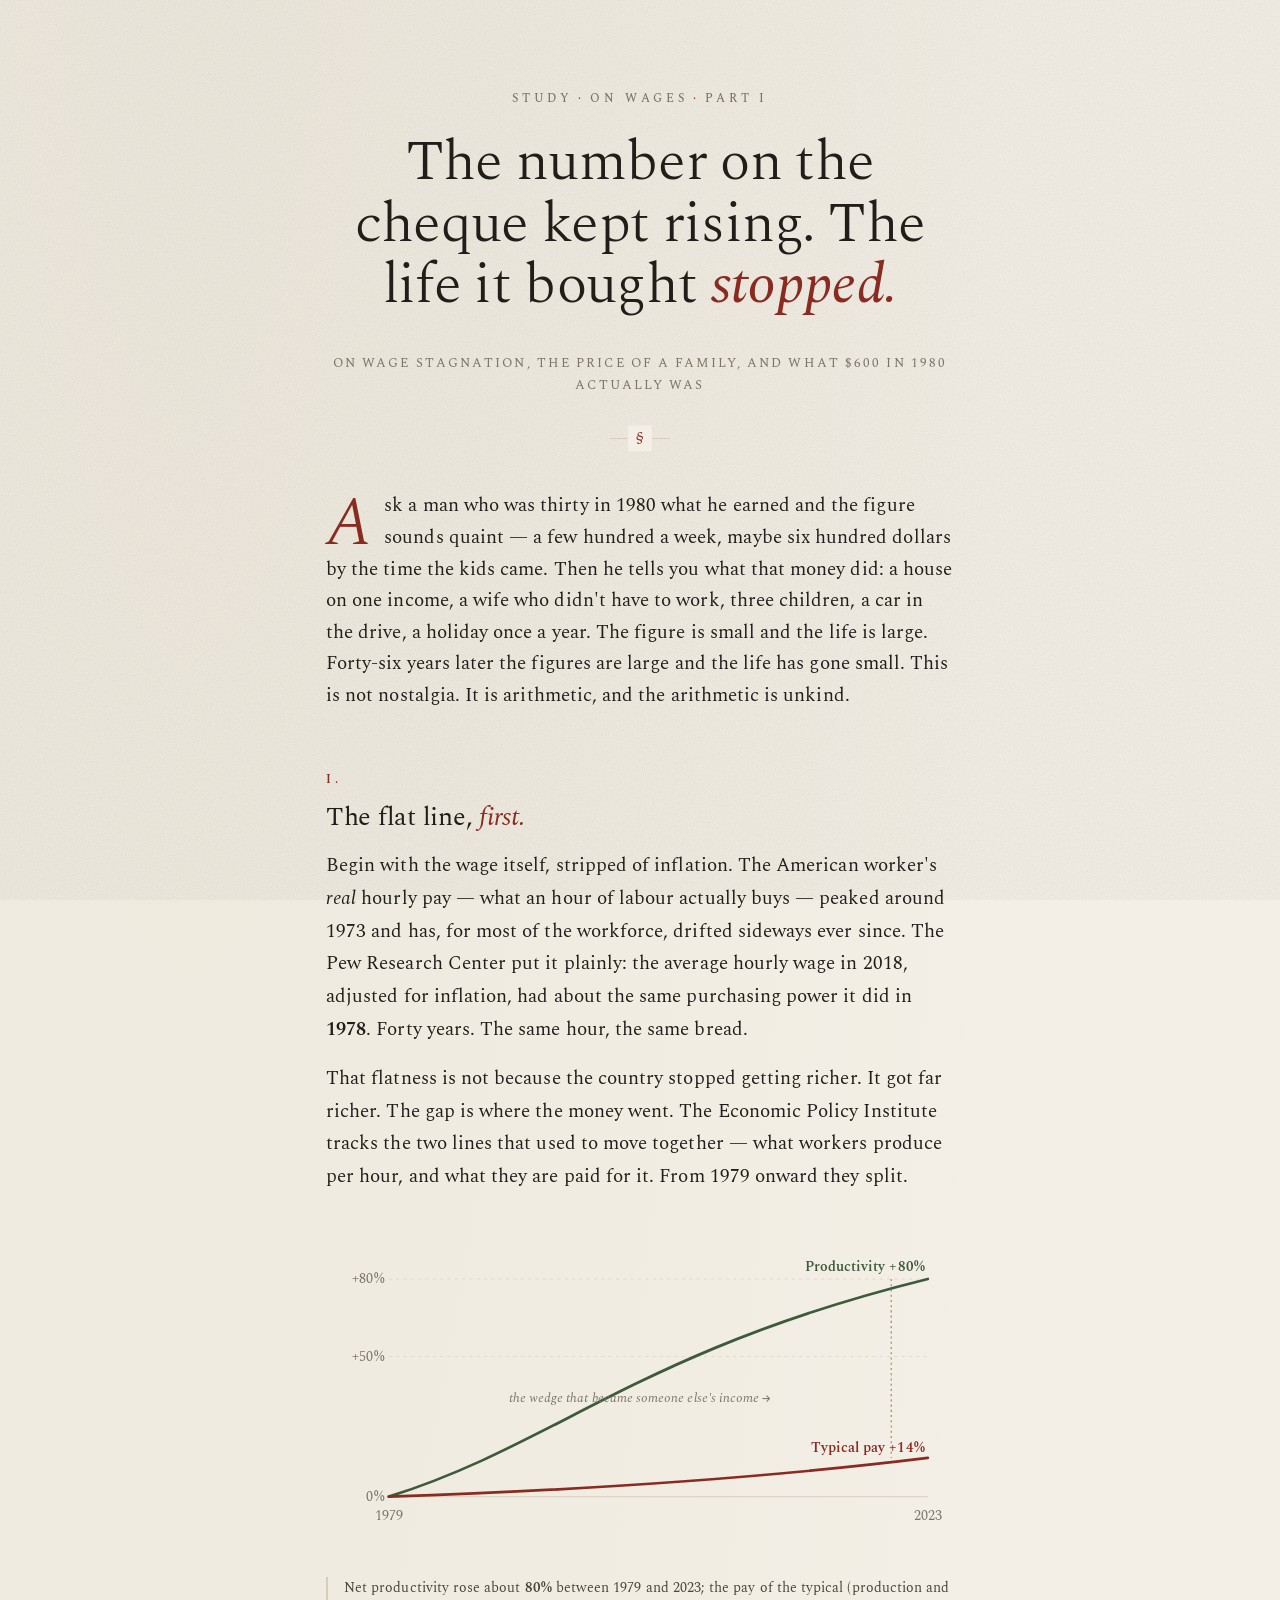
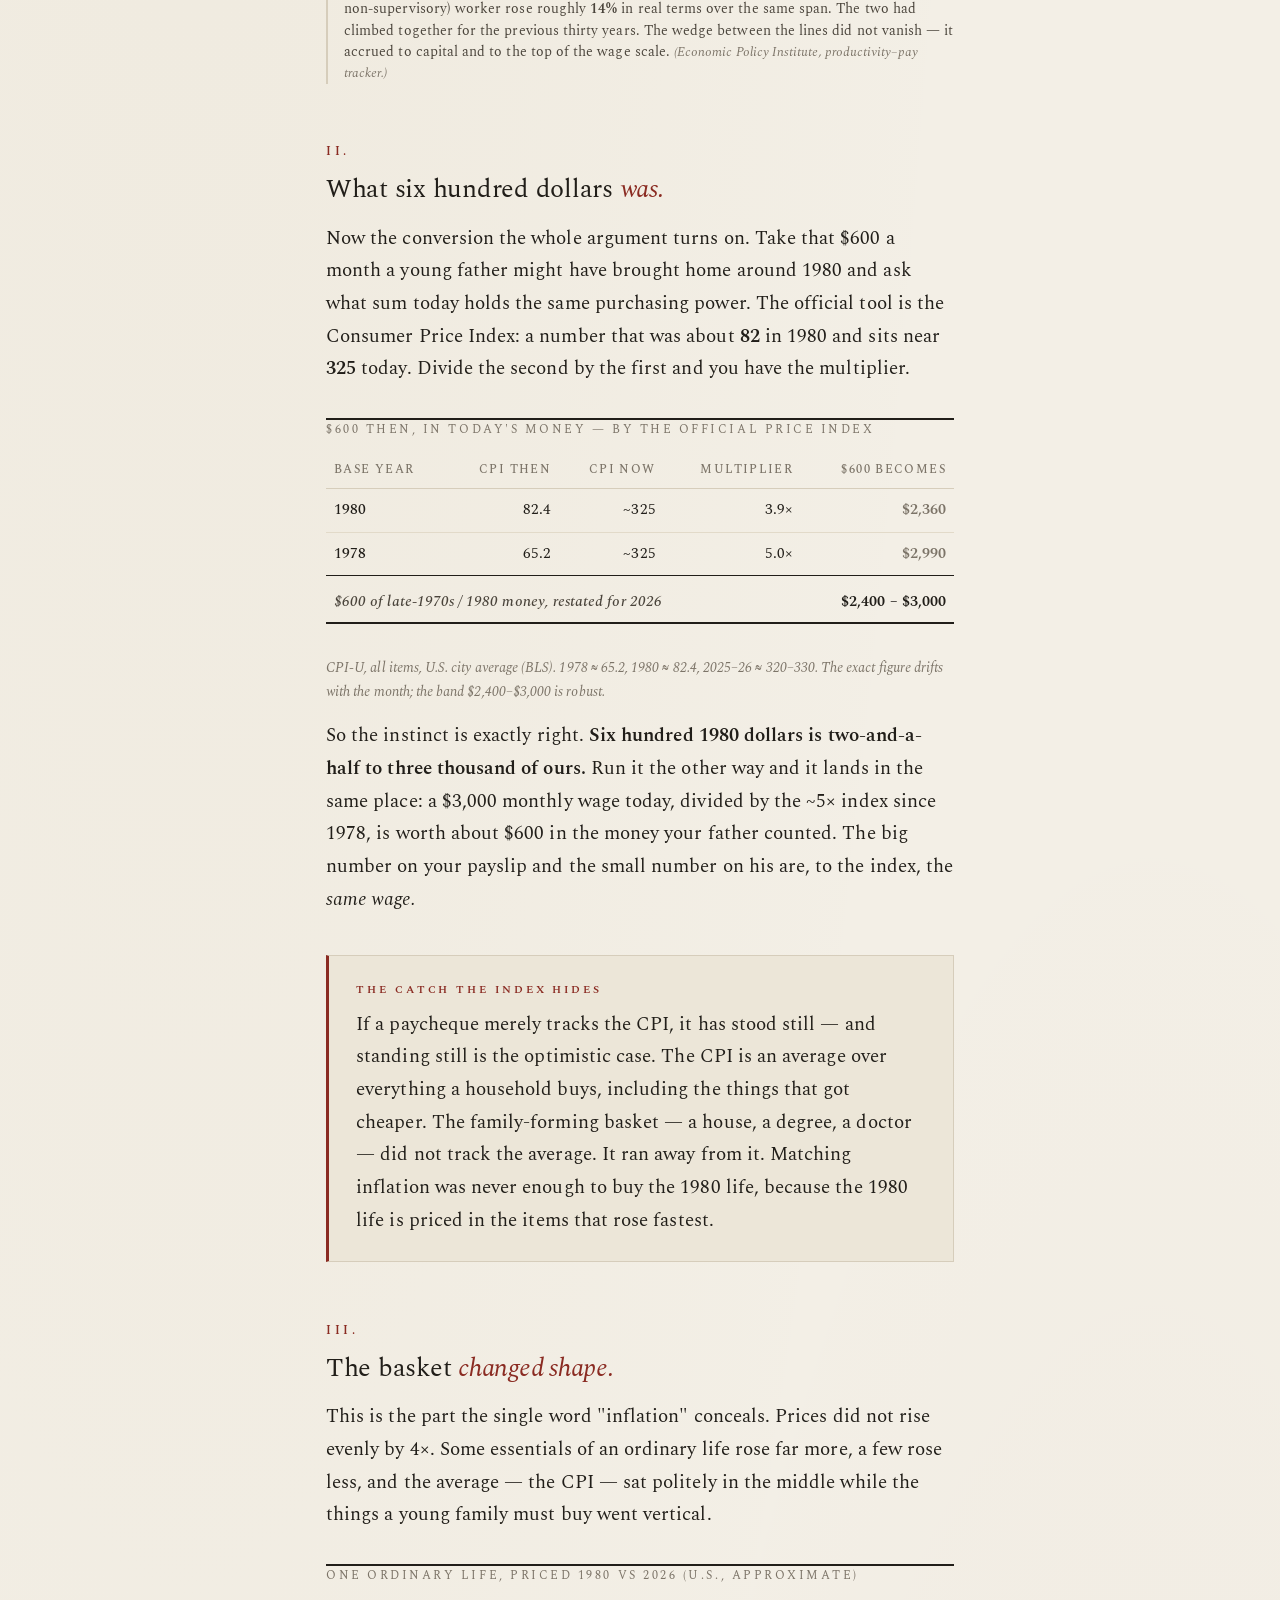
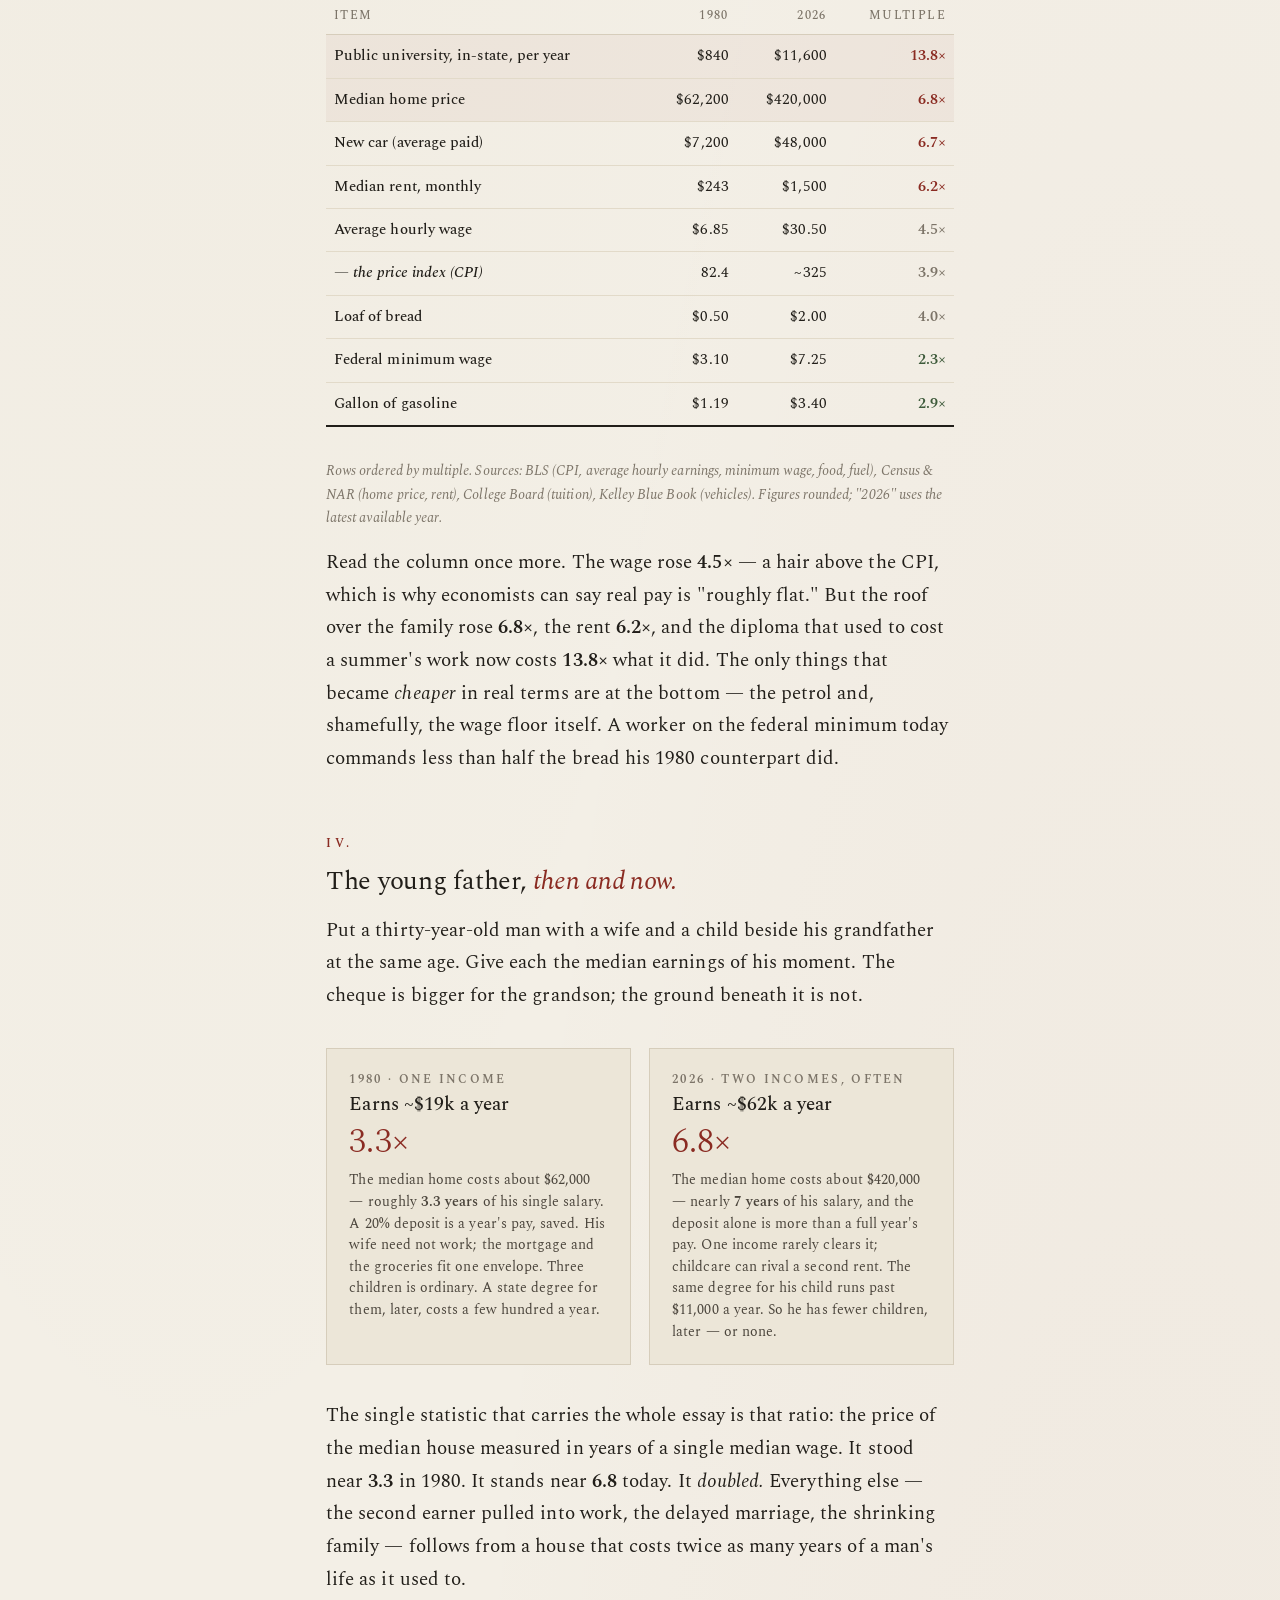
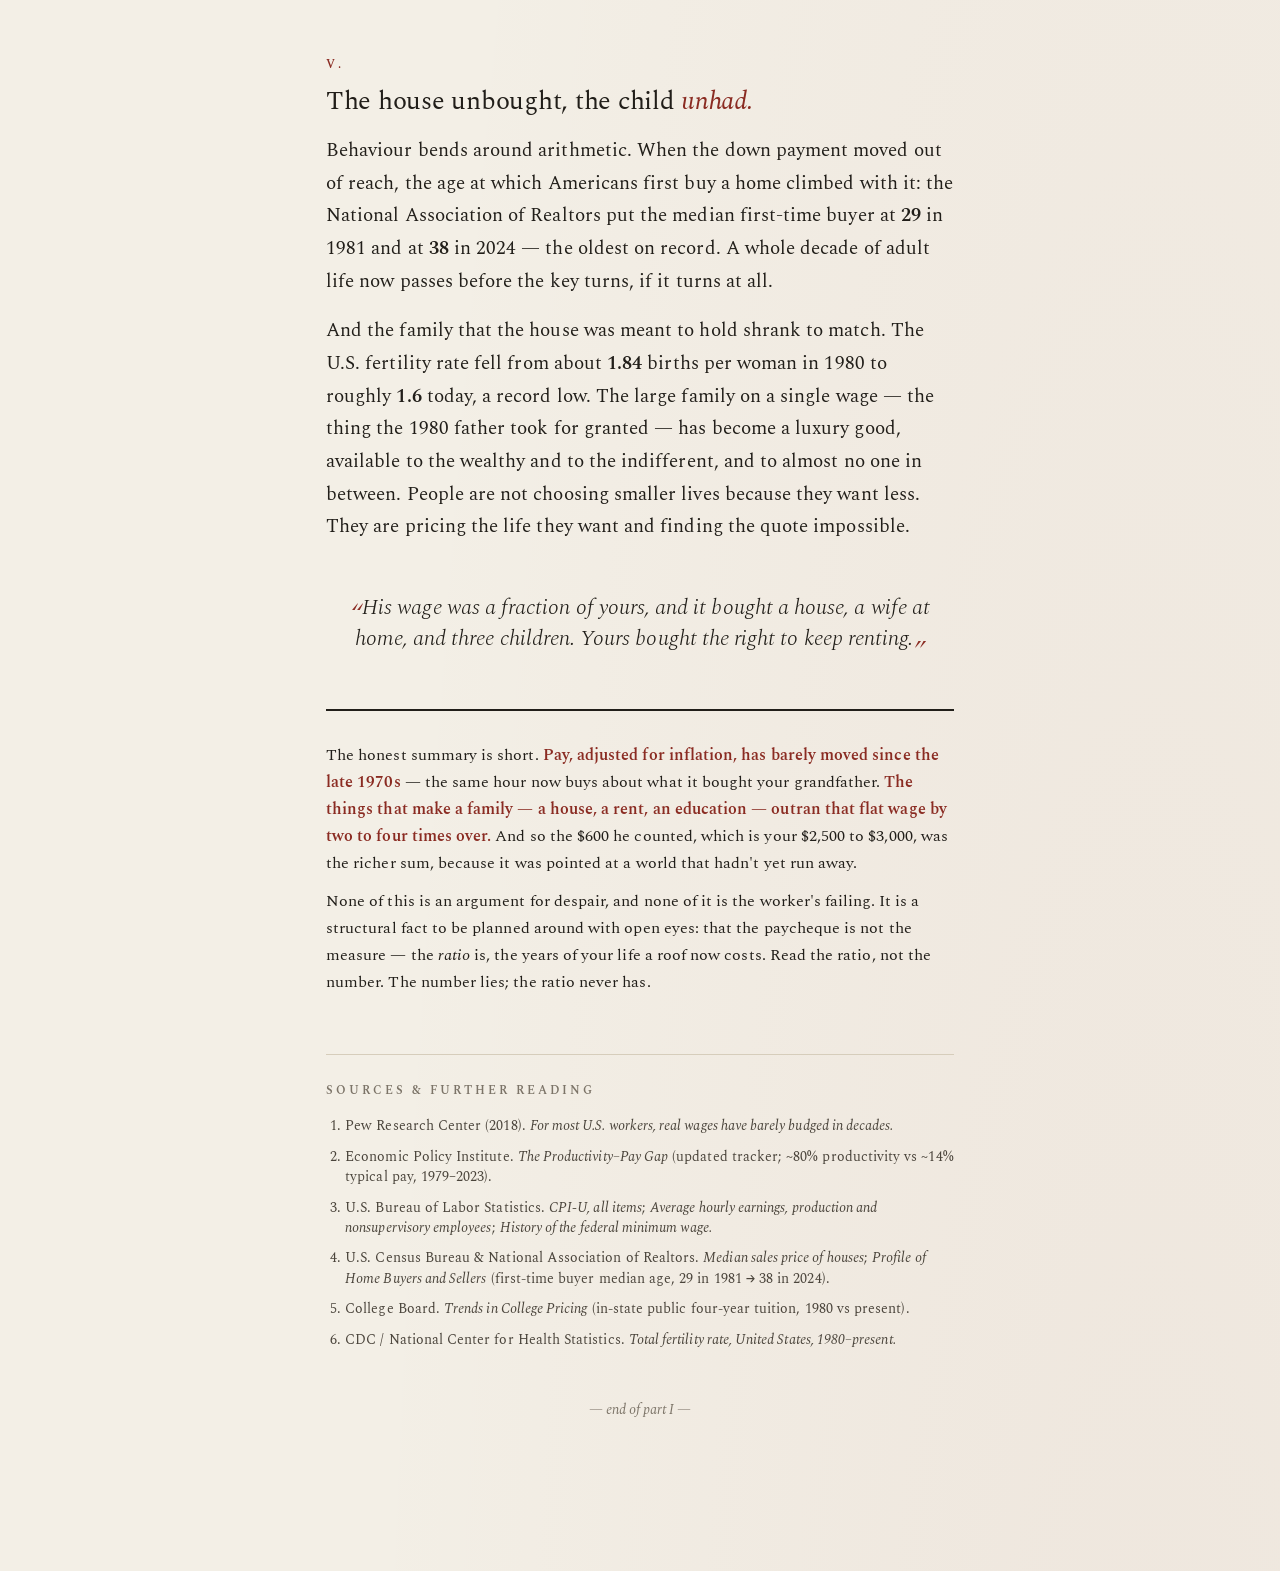
==== studies/macro/wages/six-hundred-dollars.html @ a4d919b6 "feat: add macro essay "Six Hundred Dollars" on wage stagnation A standalone Spectral/oxblood study, " ====
<!DOCTYPE html>
<html lang="en">
<head>
<meta charset="UTF-8">
<meta name="viewport" content="width=device-width,initial-scale=1">
<title>Six Hundred Dollars</title>
<link rel="preconnect" href="https://fonts.googleapis.com">
<link rel="preconnect" href="https://fonts.gstatic.com" crossorigin>
<link href="https://fonts.googleapis.com/css2?family=Spectral:ital,wght@0,300;0,400;0,500;0,600;0,700;1,300;1,400;1,500;1,600&display=swap" rel="stylesheet">
<style>
  :root{
    --paper:#f3efe6;
    --paper-2:#ece6d8;
    --ink:#211e19;
    --ink-soft:#4a443b;
    --ink-faint:#7c7468;
    --rule:#d6cdbb;
    --rule-soft:#e2dac9;
    --accent:#8a2b22;       /* oxblood — the colour of the loss */
    --accent-soft:#b5453a;
    --gain:#3d5a3a;         /* muted laurel green — the recovery */
    --gold:#9c7c3a;
    --maxw:680px;
  }
  *{box-sizing:border-box}
  html{-webkit-text-size-adjust:100%}
  body{
    margin:0;
    background:
      radial-gradient(ellipse at 15% -10%, rgba(156,124,58,0.06), transparent 55%),
      radial-gradient(ellipse at 90% 120%, rgba(138,43,34,0.05), transparent 50%),
      var(--paper);
    color:var(--ink);
    font-family:'Spectral',Georgia,serif;
    font-weight:400;
    font-size:19px;
    line-height:1.72;
    letter-spacing:0.003em;
    text-rendering:optimizeLegibility;
    -webkit-font-smoothing:antialiased;
  }
  /* faint paper grain */
  body::before{
    content:"";position:fixed;inset:0;pointer-events:none;z-index:0;opacity:0.4;
    background-image:url("data:image/svg+xml,%3Csvg xmlns='http://www.w3.org/2000/svg' width='120' height='120'%3E%3Cfilter id='n'%3E%3CfeTurbulence type='fractalNoise' baseFrequency='0.85' numOctaves='2' stitchTiles='stitch'/%3E%3CfeColorMatrix type='saturate' values='0'/%3E%3C/filter%3E%3Crect width='120' height='120' filter='url(%23n)' opacity='0.5'/%3E%3C/svg%3E");
    mix-blend-mode:multiply;
  }
  .wrap{position:relative;z-index:1;max-width:var(--maxw);margin:0 auto;padding:0 26px 8rem}

  /* ── masthead ── */
  header.top{padding:5.5rem 0 0;text-align:center}
  .kicker{
    font-size:0.74rem;letter-spacing:0.32em;text-transform:uppercase;
    color:var(--ink-faint);font-weight:500;
  }
  .kicker .dot{color:var(--accent);padding:0 0.45em}
  h1{
    font-weight:300;font-size:clamp(2.3rem,7vw,3.55rem);line-height:1.08;
    letter-spacing:-0.012em;margin:1.5rem 0 0;
  }
  h1 em{font-style:italic;color:var(--accent);font-weight:400}
  .byline{
    margin-top:2.2rem;font-size:0.82rem;letter-spacing:0.16em;text-transform:uppercase;
    color:var(--ink-faint);
  }
  .rule-orn{
    width:60px;height:1px;background:var(--rule);margin:2.6rem auto 0;position:relative;
  }
  .rule-orn::after{
    content:"§";position:absolute;left:50%;top:50%;transform:translate(-50%,-52%);
    background:var(--paper);padding:0 0.5rem;color:var(--accent);font-size:0.95rem;
  }

  /* ── lede ── */
  .lede{margin-top:3.2rem;font-size:1.16rem;line-height:1.7}
  .lede::first-letter{
    float:left;font-size:4.4rem;line-height:0.78;font-weight:300;
    padding:0.32rem 0.7rem 0 0;color:var(--accent);font-style:italic;
  }

  /* ── sections ── */
  section{margin-top:3.6rem}
  .num{
    font-size:0.78rem;letter-spacing:0.3em;color:var(--accent);font-weight:600;
    display:block;margin-bottom:0.7rem;
  }
  h2{
    font-weight:400;font-size:1.62rem;line-height:1.2;letter-spacing:-0.01em;
    margin:0 0 1.1rem;
  }
  h2 em{font-style:italic;color:var(--accent)}
  p{margin:0 0 1.25rem}
  p+p{margin-top:-0.2rem}
  strong{font-weight:600}
  em{font-style:italic}
  a{color:var(--accent);text-decoration:none;border-bottom:1px solid var(--rule)}
  a:hover{border-color:var(--accent)}
  .src{color:var(--ink-faint);font-style:italic;font-size:0.94em}

  /* ── data table ── */
  .ledger{
    margin:2rem 0;border-top:2px solid var(--ink);border-bottom:2px solid var(--ink);
    font-variant-numeric:tabular-nums;
  }
  .ledger table{width:100%;border-collapse:collapse;font-size:0.96rem}
  .ledger caption{
    caption-side:top;text-align:left;font-size:0.72rem;letter-spacing:0.22em;
    text-transform:uppercase;color:var(--ink-faint);padding:0 0 0.7rem;
  }
  .ledger th{
    text-align:right;font-weight:500;font-size:0.72rem;letter-spacing:0.12em;
    text-transform:uppercase;color:var(--ink-faint);padding:0.55rem 0.5rem;
    border-bottom:1px solid var(--rule);
  }
  .ledger th:first-child{text-align:left}
  .ledger td{padding:0.5rem 0.5rem;text-align:right;border-bottom:1px solid var(--rule-soft)}
  .ledger td:first-child{text-align:left;font-weight:500}
  .ledger tr:last-child td{border-bottom:none}
  .ledger .loss{color:var(--accent);font-weight:600}
  .ledger .gain{color:var(--gain);font-weight:600}
  .ledger .flat{color:var(--ink-faint);font-weight:600}
  .ledger tr.heavy td{background:rgba(138,43,34,0.045)}
  .ledger tfoot td{
    border-top:1.5px solid var(--ink);border-bottom:none;
    padding-top:0.6rem;font-size:0.92rem;
  }
  .ledger tfoot tr:first-child td{padding-top:0.8rem}
  .ledger tfoot .flbl{text-align:left;font-weight:500;color:var(--ink-soft);font-style:italic}
  .ledger tfoot .fval{font-weight:600;font-variant-numeric:tabular-nums}
  .tnote{font-size:0.86rem;color:var(--ink-faint);margin-top:0.7rem;font-style:italic}

  /* ── figure / svg ── */
  figure{margin:2.6rem 0;text-align:center}
  figure svg{max-width:100%;height:auto}
  figcaption{
    font-size:0.86rem;color:var(--ink-soft);line-height:1.55;margin-top:1rem;
    text-align:left;border-left:2px solid var(--rule);padding-left:1rem;
  }

  /* ── callout ── */
  .callout{
    margin:2.4rem 0;padding:1.5rem 1.7rem;background:var(--paper-2);
    border:1px solid var(--rule);border-left:3px solid var(--accent);
  }
  .callout .lbl{
    font-size:0.7rem;letter-spacing:0.26em;text-transform:uppercase;
    color:var(--accent);font-weight:600;display:block;margin-bottom:0.6rem;
  }
  .callout p:last-child{margin-bottom:0}

  /* ── card grid ── */
  .cards{display:grid;grid-template-columns:1fr 1fr;gap:1.1rem;margin:2.2rem 0}
  .card{
    background:var(--paper-2);border:1px solid var(--rule);padding:1.3rem 1.4rem;
    position:relative;
  }
  .card .yr{
    font-size:0.72rem;letter-spacing:0.2em;text-transform:uppercase;
    color:var(--ink-faint);font-weight:600;
  }
  .card h3{font-weight:500;font-size:1.18rem;margin:0.3rem 0 0.55rem;line-height:1.2}
  .card .big{
    font-size:2.1rem;font-weight:300;color:var(--accent);line-height:1;
    margin:0.2rem 0 0.7rem;font-variant-numeric:tabular-nums;
  }
  .card p{font-size:0.9rem;line-height:1.5;color:var(--ink-soft);margin:0}

  /* ── pullquote ── */
  blockquote{
    margin:3rem 0;padding:0;border:none;text-align:center;
    font-size:1.4rem;font-weight:300;font-style:italic;line-height:1.4;
    color:var(--ink);
  }
  blockquote::before{content:"“";color:var(--accent);font-size:1.3em;line-height:0;vertical-align:-0.35em}
  blockquote::after{content:"”";color:var(--accent);font-size:1.3em;line-height:0;vertical-align:-0.55em}

  /* ── closing summary ── */
  .coda{
    margin:3.4rem 0 0;padding:2rem 0 0;border-top:2px solid var(--ink);
  }
  .coda p{font-size:1.02rem;line-height:1.65;margin-bottom:0.9rem}
  .coda p strong{color:var(--accent)}

  /* ── references ── */
  .refs{margin-top:3.6rem;border-top:1px solid var(--rule);padding-top:1.6rem}
  .refs h4{
    font-size:0.72rem;letter-spacing:0.26em;text-transform:uppercase;
    color:var(--ink-faint);font-weight:600;margin:0 0 1rem;
  }
  .refs ol{margin:0;padding-left:1.2rem;font-size:0.86rem;line-height:1.5;color:var(--ink-soft)}
  .refs li{margin-bottom:0.6rem}
  .refs em{font-style:italic}

  .end{text-align:center;margin-top:3rem;color:var(--ink-faint);font-style:italic;font-size:0.9rem}

  @media (max-width:560px){
    body{font-size:18px}
    .cards{grid-template-columns:1fr}
    .ledger table{font-size:0.88rem}
    .ledger th,.ledger td{padding:0.45rem 0.3rem}
  }
</style>
</head>
<body>
<div class="wrap">

  <header class="top">
    <div class="kicker">Study<span class="dot">·</span>on wages<span class="dot">·</span>part I</div>
    <h1>The number on the cheque kept rising. The life it bought <em>stopped.</em></h1>
    <div class="byline">On wage stagnation, the price of a family, and what $600 in 1980 actually was</div>
    <div class="rule-orn"></div>
  </header>

  <p class="lede">Ask a man who was thirty in 1980 what he earned and the figure sounds quaint — a few hundred a week, maybe six hundred dollars by the time the kids came. Then he tells you what that money did: a house on one income, a wife who didn't have to work, three children, a car in the drive, a holiday once a year. The figure is small and the life is large. Forty-six years later the figures are large and the life has gone small. This is not nostalgia. It is arithmetic, and the arithmetic is unkind.</p>

  <section>
    <span class="num">I.</span>
    <h2>The flat line, <em>first.</em></h2>
    <p>Begin with the wage itself, stripped of inflation. The American worker's <em>real</em> hourly pay — what an hour of labour actually buys — peaked around 1973 and has, for most of the workforce, drifted sideways ever since. The Pew Research Center put it plainly: the average hourly wage in 2018, adjusted for inflation, had about the same purchasing power it did in <strong>1978</strong>. Forty years. The same hour, the same bread.</p>
    <p>That flatness is not because the country stopped getting richer. It got far richer. The gap is where the money went. The Economic Policy Institute tracks the two lines that used to move together — what workers produce per hour, and what they are paid for it. From 1979 onward they split.</p>

    <figure>
      <svg viewBox="0 0 600 300" xmlns="http://www.w3.org/2000/svg" role="img" aria-label="Productivity versus typical worker pay, 1979 to 2023">
        <defs>
          <style>
            .axt{font-family:'Spectral',serif;font-size:13px;fill:#7c7468}
            .hdr{font-family:'Spectral',serif;font-size:12px;letter-spacing:0.14em;fill:#7c7468}
            .lbl{font-family:'Spectral',serif;font-size:13px;font-weight:600}
            .lblit{font-family:'Spectral',serif;font-size:12px;font-style:italic;fill:#7c7468}
          </style>
        </defs>
        <!-- baseline 0% -->
        <line x1="60" y1="250" x2="575" y2="250" stroke="#d6cdbb" stroke-width="1"/>
        <text x="56" y="254" text-anchor="end" class="axt">0%</text>
        <text x="56" y="120" text-anchor="end" class="axt">+50%</text>
        <line x1="60" y1="116" x2="575" y2="116" stroke="#e2dac9" stroke-width="1" stroke-dasharray="3 4"/>
        <text x="56" y="46" text-anchor="end" class="axt">+80%</text>
        <line x1="60" y1="42" x2="575" y2="42" stroke="#e2dac9" stroke-width="1" stroke-dasharray="3 4"/>
        <!-- x labels -->
        <text x="60" y="272" text-anchor="middle" class="axt">1979</text>
        <text x="575" y="272" text-anchor="middle" class="axt">2023</text>
        <!-- productivity line, to +80% -->
        <path d="M 60 250 C 220 200, 300 110, 575 42" fill="none" stroke="#3d5a3a" stroke-width="2.6" stroke-linecap="round"/>
        <text x="572" y="34" text-anchor="end" class="lbl" fill="#3d5a3a">Productivity  +80%</text>
        <!-- typical pay line, to ~+14% -->
        <path d="M 60 250 C 240 244, 420 232, 575 213" fill="none" stroke="#8a2b22" stroke-width="2.6" stroke-linecap="round"/>
        <text x="572" y="207" text-anchor="end" class="lbl" fill="#8a2b22">Typical pay  +14%</text>
        <!-- the gap brace -->
        <line x1="540" y1="42" x2="540" y2="213" stroke="#9c7c3a" stroke-width="1" stroke-dasharray="2 3"/>
        <text x="300" y="160" text-anchor="middle" class="lblit">the wedge that became someone else's income →</text>
      </svg>
      <figcaption>Net productivity rose about <strong>80%</strong> between 1979 and 2023; the pay of the typical (production and non-supervisory) worker rose roughly <strong>14%</strong> in real terms over the same span. The two had climbed together for the previous thirty years. The wedge between the lines did not vanish — it accrued to capital and to the top of the wage scale. <span class="src">(Economic Policy Institute, productivity–pay tracker.)</span></figcaption>
    </figure>
  </section>

  <section>
    <span class="num">II.</span>
    <h2>What six hundred dollars <em>was.</em></h2>
    <p>Now the conversion the whole argument turns on. Take that $600 a month a young father might have brought home around 1980 and ask what sum today holds the same purchasing power. The official tool is the Consumer Price Index: a number that was about <strong>82</strong> in 1980 and sits near <strong>325</strong> today. Divide the second by the first and you have the multiplier.</p>

    <div class="ledger">
      <table>
        <caption>$600 then, in today's money — by the official price index</caption>
        <thead>
          <tr><th>Base year</th><th>CPI then</th><th>CPI now</th><th>Multiplier</th><th>$600 becomes</th></tr>
        </thead>
        <tbody>
          <tr><td>1980</td><td>82.4</td><td>~325</td><td>3.9×</td><td class="flat">$2,360</td></tr>
          <tr><td>1978</td><td>65.2</td><td>~325</td><td>5.0×</td><td class="flat">$2,990</td></tr>
        </tbody>
        <tfoot>
          <tr><td class="flbl" colspan="4">$600 of late-1970s / 1980 money, restated for 2026</td><td class="fval">$2,400 – $3,000</td></tr>
        </tfoot>
      </table>
    </div>
    <p class="tnote">CPI-U, all items, U.S. city average (BLS). 1978 ≈ 65.2, 1980 ≈ 82.4, 2025–26 ≈ 320–330. The exact figure drifts with the month; the band $2,400–$3,000 is robust.</p>

    <p>So the instinct is exactly right. <strong>Six hundred 1980 dollars is two-and-a-half to three thousand of ours.</strong> Run it the other way and it lands in the same place: a $3,000 monthly wage today, divided by the ~5× index since 1978, is worth about $600 in the money your father counted. The big number on your payslip and the small number on his are, to the index, the <em>same wage.</em></p>

    <div class="callout">
      <span class="lbl">The catch the index hides</span>
      <p>If a paycheque merely tracks the CPI, it has stood still — and standing still is the optimistic case. The CPI is an average over everything a household buys, including the things that got cheaper. The family-forming basket — a house, a degree, a doctor — did not track the average. It ran away from it. Matching inflation was never enough to buy the 1980 life, because the 1980 life is priced in the items that rose fastest.</p>
    </div>
  </section>

  <section>
    <span class="num">III.</span>
    <h2>The basket <em>changed shape.</em></h2>
    <p>This is the part the single word "inflation" conceals. Prices did not rise evenly by 4×. Some essentials of an ordinary life rose far more, a few rose less, and the average — the CPI — sat politely in the middle while the things a young family must buy went vertical.</p>

    <div class="ledger">
      <table>
        <caption>One ordinary life, priced 1980 vs 2026 (U.S., approximate)</caption>
        <thead>
          <tr><th>Item</th><th>1980</th><th>2026</th><th>Multiple</th></tr>
        </thead>
        <tbody>
          <tr class="heavy"><td>Public university, in-state, per year</td><td>$840</td><td>$11,600</td><td class="loss">13.8×</td></tr>
          <tr class="heavy"><td>Median home price</td><td>$62,200</td><td>$420,000</td><td class="loss">6.8×</td></tr>
          <tr><td>New car (average paid)</td><td>$7,200</td><td>$48,000</td><td class="loss">6.7×</td></tr>
          <tr><td>Median rent, monthly</td><td>$243</td><td>$1,500</td><td class="loss">6.2×</td></tr>
          <tr><td>Average hourly wage</td><td>$6.85</td><td>$30.50</td><td class="flat">4.5×</td></tr>
          <tr><td><em>— the price index (CPI)</em></td><td>82.4</td><td>~325</td><td class="flat">3.9×</td></tr>
          <tr><td>Loaf of bread</td><td>$0.50</td><td>$2.00</td><td class="flat">4.0×</td></tr>
          <tr><td>Federal minimum wage</td><td>$3.10</td><td>$7.25</td><td class="gain">2.3×</td></tr>
          <tr><td>Gallon of gasoline</td><td>$1.19</td><td>$3.40</td><td class="gain">2.9×</td></tr>
        </tbody>
      </table>
    </div>
    <p class="tnote">Rows ordered by multiple. Sources: BLS (CPI, average hourly earnings, minimum wage, food, fuel), Census &amp; NAR (home price, rent), College Board (tuition), Kelley Blue Book (vehicles). Figures rounded; "2026" uses the latest available year.</p>

    <p>Read the column once more. The wage rose <strong>4.5×</strong> — a hair above the CPI, which is why economists can say real pay is "roughly flat." But the roof over the family rose <strong>6.8×</strong>, the rent <strong>6.2×</strong>, and the diploma that used to cost a summer's work now costs <strong>13.8×</strong> what it did. The only things that became <em>cheaper</em> in real terms are at the bottom — the petrol and, shamefully, the wage floor itself. A worker on the federal minimum today commands less than half the bread his 1980 counterpart did.</p>
  </section>

  <section>
    <span class="num">IV.</span>
    <h2>The young father, <em>then and now.</em></h2>
    <p>Put a thirty-year-old man with a wife and a child beside his grandfather at the same age. Give each the median earnings of his moment. The cheque is bigger for the grandson; the ground beneath it is not.</p>

    <div class="cards">
      <div class="card">
        <div class="yr">1980 · one income</div>
        <h3>Earns ~$19k a year</h3>
        <div class="big">3.3×</div>
        <p>The median home costs about $62,000 — roughly <strong>3.3 years</strong> of his single salary. A 20% deposit is a year's pay, saved. His wife need not work; the mortgage and the groceries fit one envelope. Three children is ordinary. A state degree for them, later, costs a few hundred a year.</p>
      </div>
      <div class="card">
        <div class="yr">2026 · two incomes, often</div>
        <h3>Earns ~$62k a year</h3>
        <div class="big">6.8×</div>
        <p>The median home costs about $420,000 — nearly <strong>7 years</strong> of his salary, and the deposit alone is more than a full year's pay. One income rarely clears it; childcare can rival a second rent. The same degree for his child runs past $11,000 a year. So he has fewer children, later — or none.</p>
      </div>
    </div>

    <p>The single statistic that carries the whole essay is that ratio: the price of the median house measured in years of a single median wage. It stood near <strong>3.3</strong> in 1980. It stands near <strong>6.8</strong> today. It <em>doubled.</em> Everything else — the second earner pulled into work, the delayed marriage, the shrinking family — follows from a house that costs twice as many years of a man's life as it used to.</p>
  </section>

  <section>
    <span class="num">V.</span>
    <h2>The house unbought, the child <em>unhad.</em></h2>
    <p>Behaviour bends around arithmetic. When the down payment moved out of reach, the age at which Americans first buy a home climbed with it: the National Association of Realtors put the median first-time buyer at <strong>29</strong> in 1981 and at <strong>38</strong> in 2024 — the oldest on record. A whole decade of adult life now passes before the key turns, if it turns at all.</p>
    <p>And the family that the house was meant to hold shrank to match. The U.S. fertility rate fell from about <strong>1.84</strong> births per woman in 1980 to roughly <strong>1.6</strong> today, a record low. The large family on a single wage — the thing the 1980 father took for granted — has become a luxury good, available to the wealthy and to the indifferent, and to almost no one in between. People are not choosing smaller lives because they want less. They are pricing the life they want and finding the quote impossible.</p>

    <blockquote>His wage was a fraction of yours, and it bought a house, a wife at home, and three children. Yours bought the right to keep renting.</blockquote>
  </section>

  <div class="coda">
    <p>The honest summary is short. <strong>Pay, adjusted for inflation, has barely moved since the late 1970s</strong> — the same hour now buys about what it bought your grandfather. <strong>The things that make a family — a house, a rent, an education — outran that flat wage by two to four times over.</strong> And so the $600 he counted, which is your $2,500 to $3,000, was the richer sum, because it was pointed at a world that hadn't yet run away.</p>
    <p>None of this is an argument for despair, and none of it is the worker's failing. It is a structural fact to be planned around with open eyes: that the paycheque is not the measure — the <em>ratio</em> is, the years of your life a roof now costs. Read the ratio, not the number. The number lies; the ratio never has.</p>
  </div>

  <div class="refs">
    <h4>Sources &amp; further reading</h4>
    <ol>
      <li>Pew Research Center (2018). <em>For most U.S. workers, real wages have barely budged in decades.</em></li>
      <li>Economic Policy Institute. <em>The Productivity–Pay Gap</em> (updated tracker; ~80% productivity vs ~14% typical pay, 1979–2023).</li>
      <li>U.S. Bureau of Labor Statistics. <em>CPI-U, all items</em>; <em>Average hourly earnings, production and nonsupervisory employees</em>; <em>History of the federal minimum wage.</em></li>
      <li>U.S. Census Bureau &amp; National Association of Realtors. <em>Median sales price of houses</em>; <em>Profile of Home Buyers and Sellers</em> (first-time buyer median age, 29 in 1981 → 38 in 2024).</li>
      <li>College Board. <em>Trends in College Pricing</em> (in-state public four-year tuition, 1980 vs present).</li>
      <li>CDC / National Center for Health Statistics. <em>Total fertility rate, United States, 1980–present.</em></li>
    </ol>
  </div>

  <p class="end">— end of part I —</p>

</div>
</body>
</html>
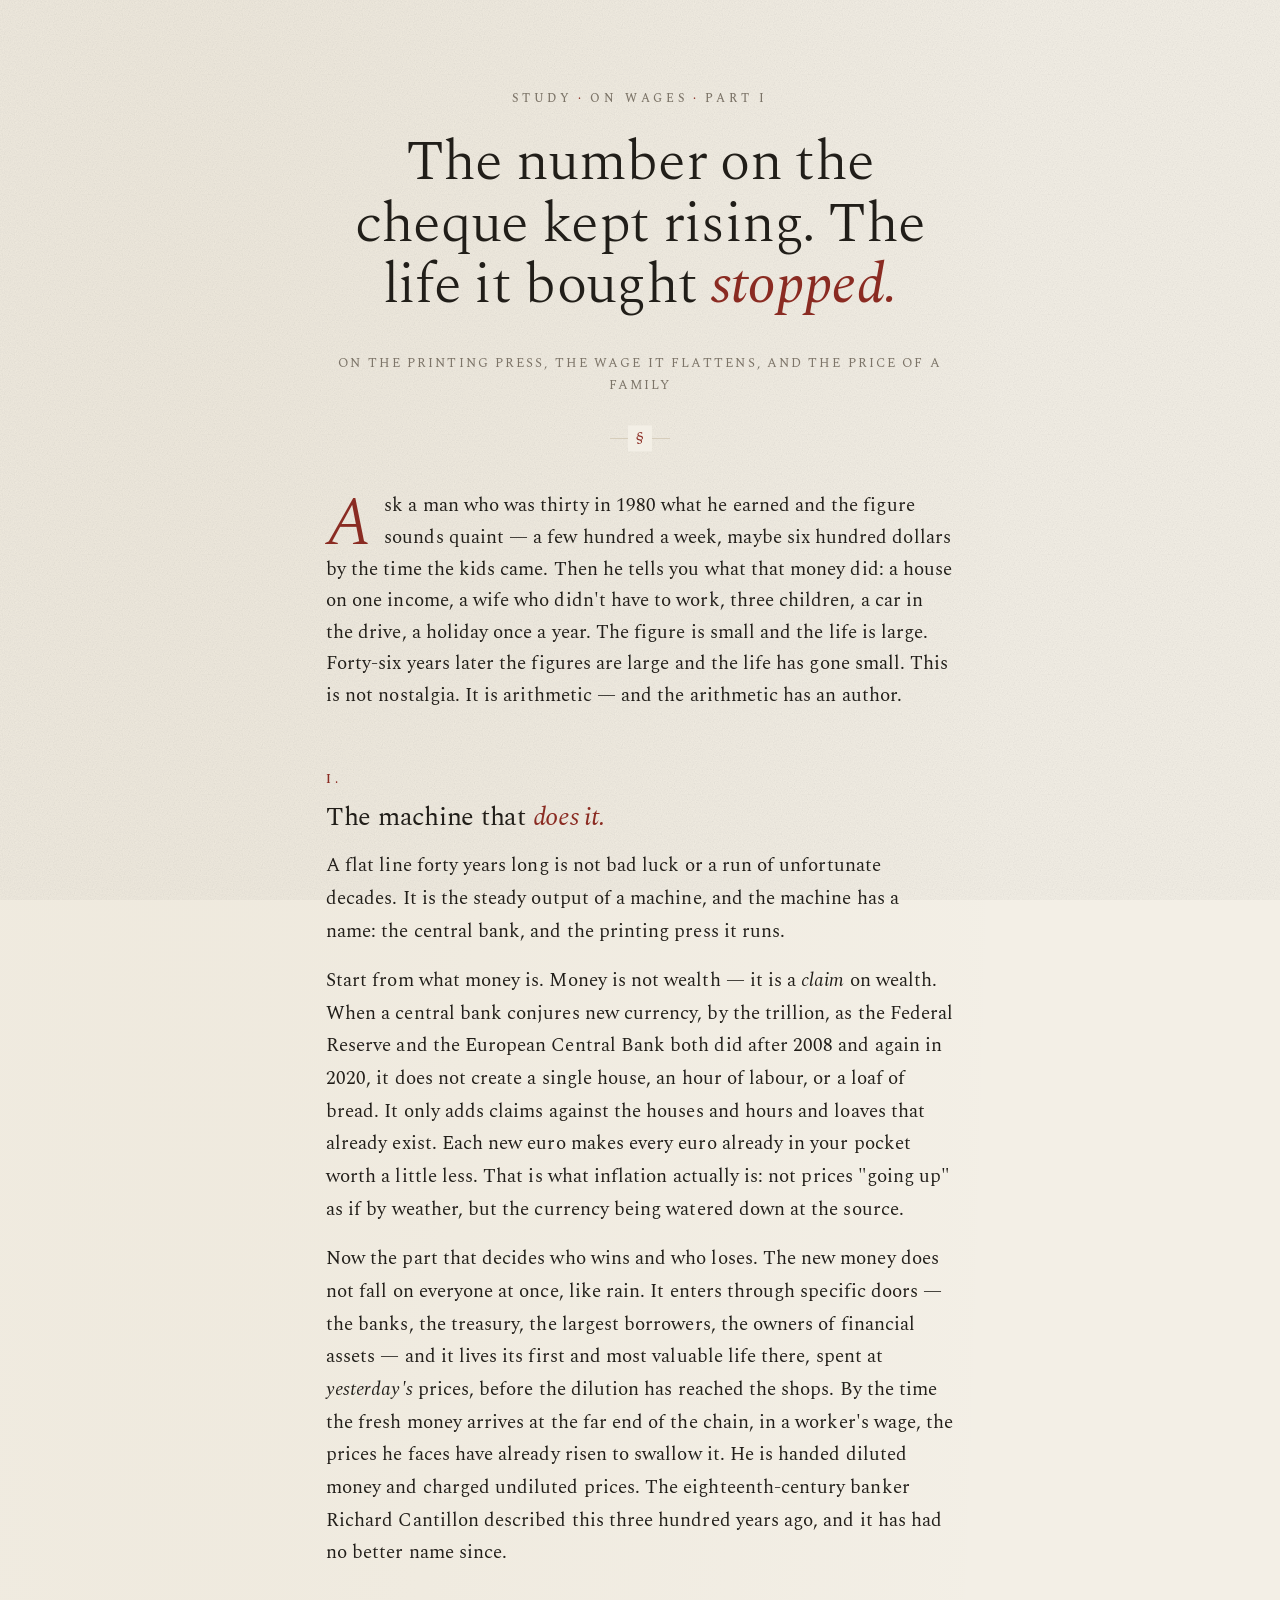
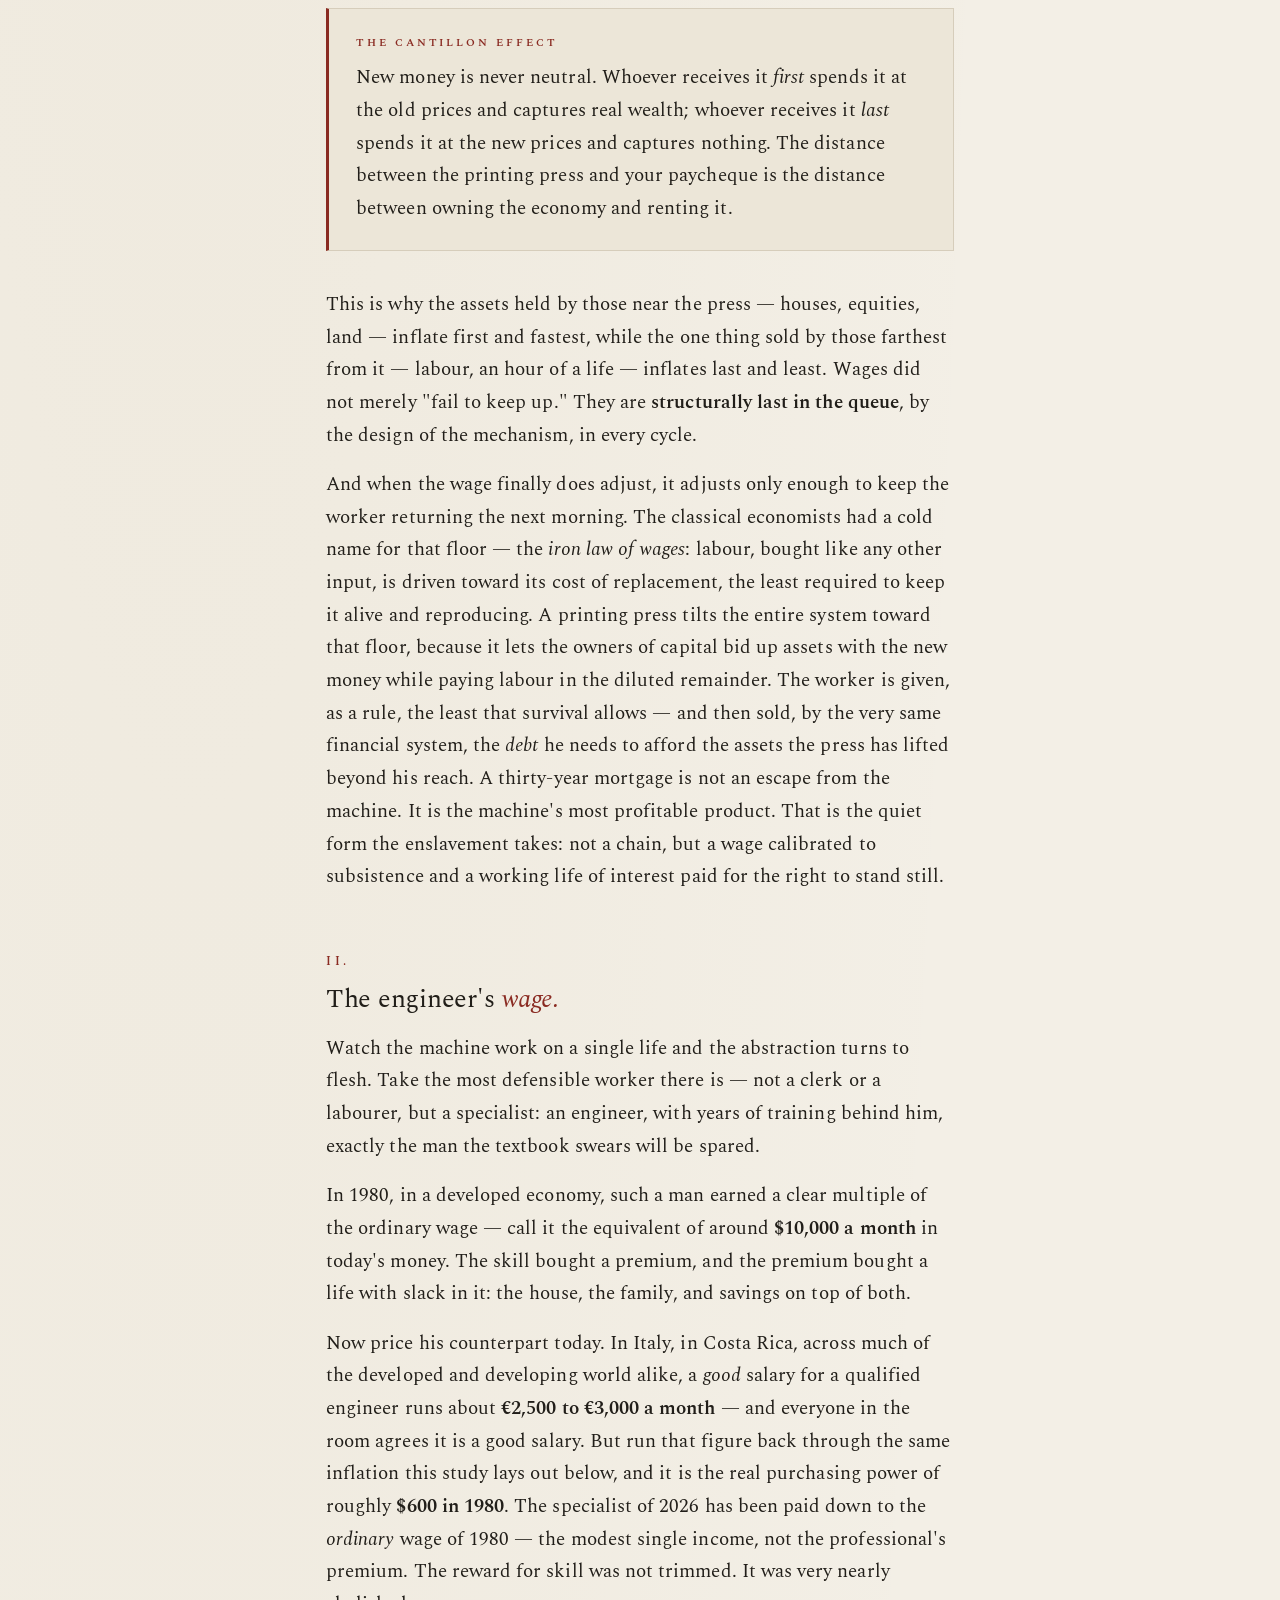
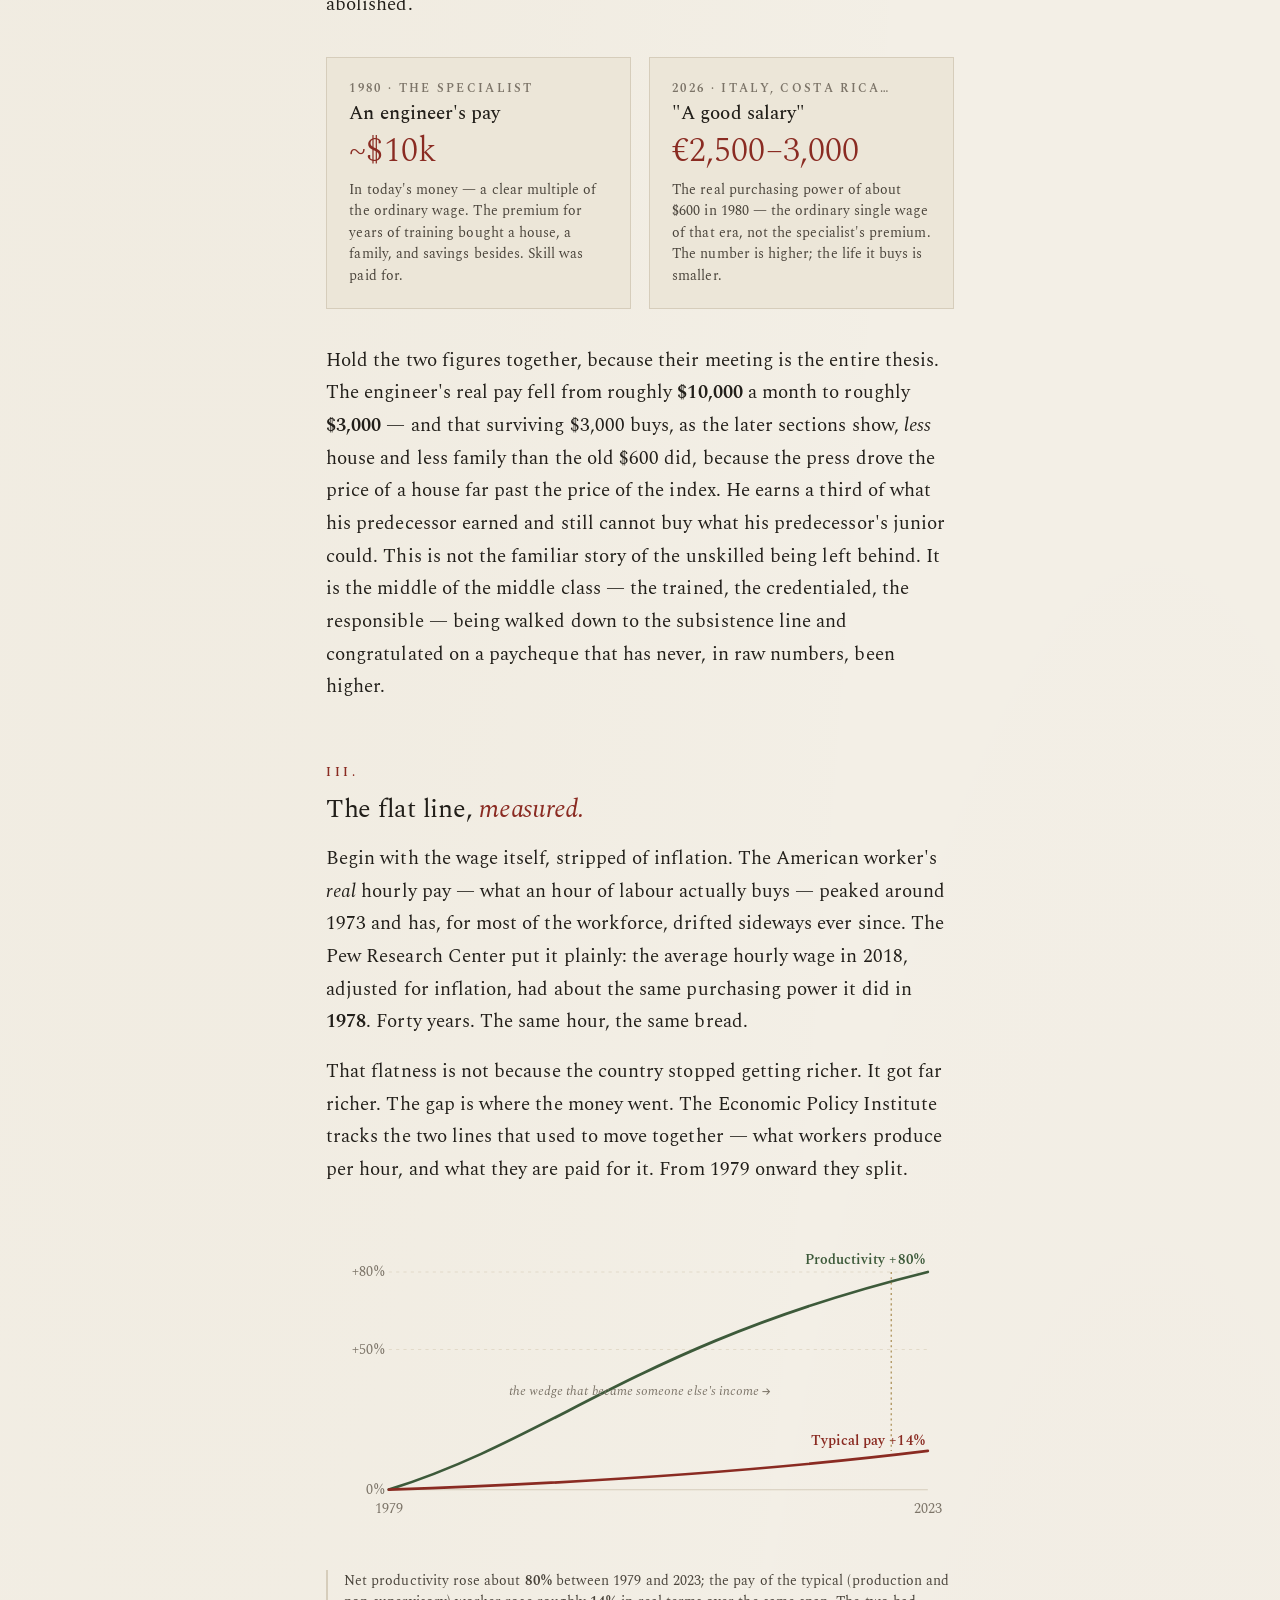
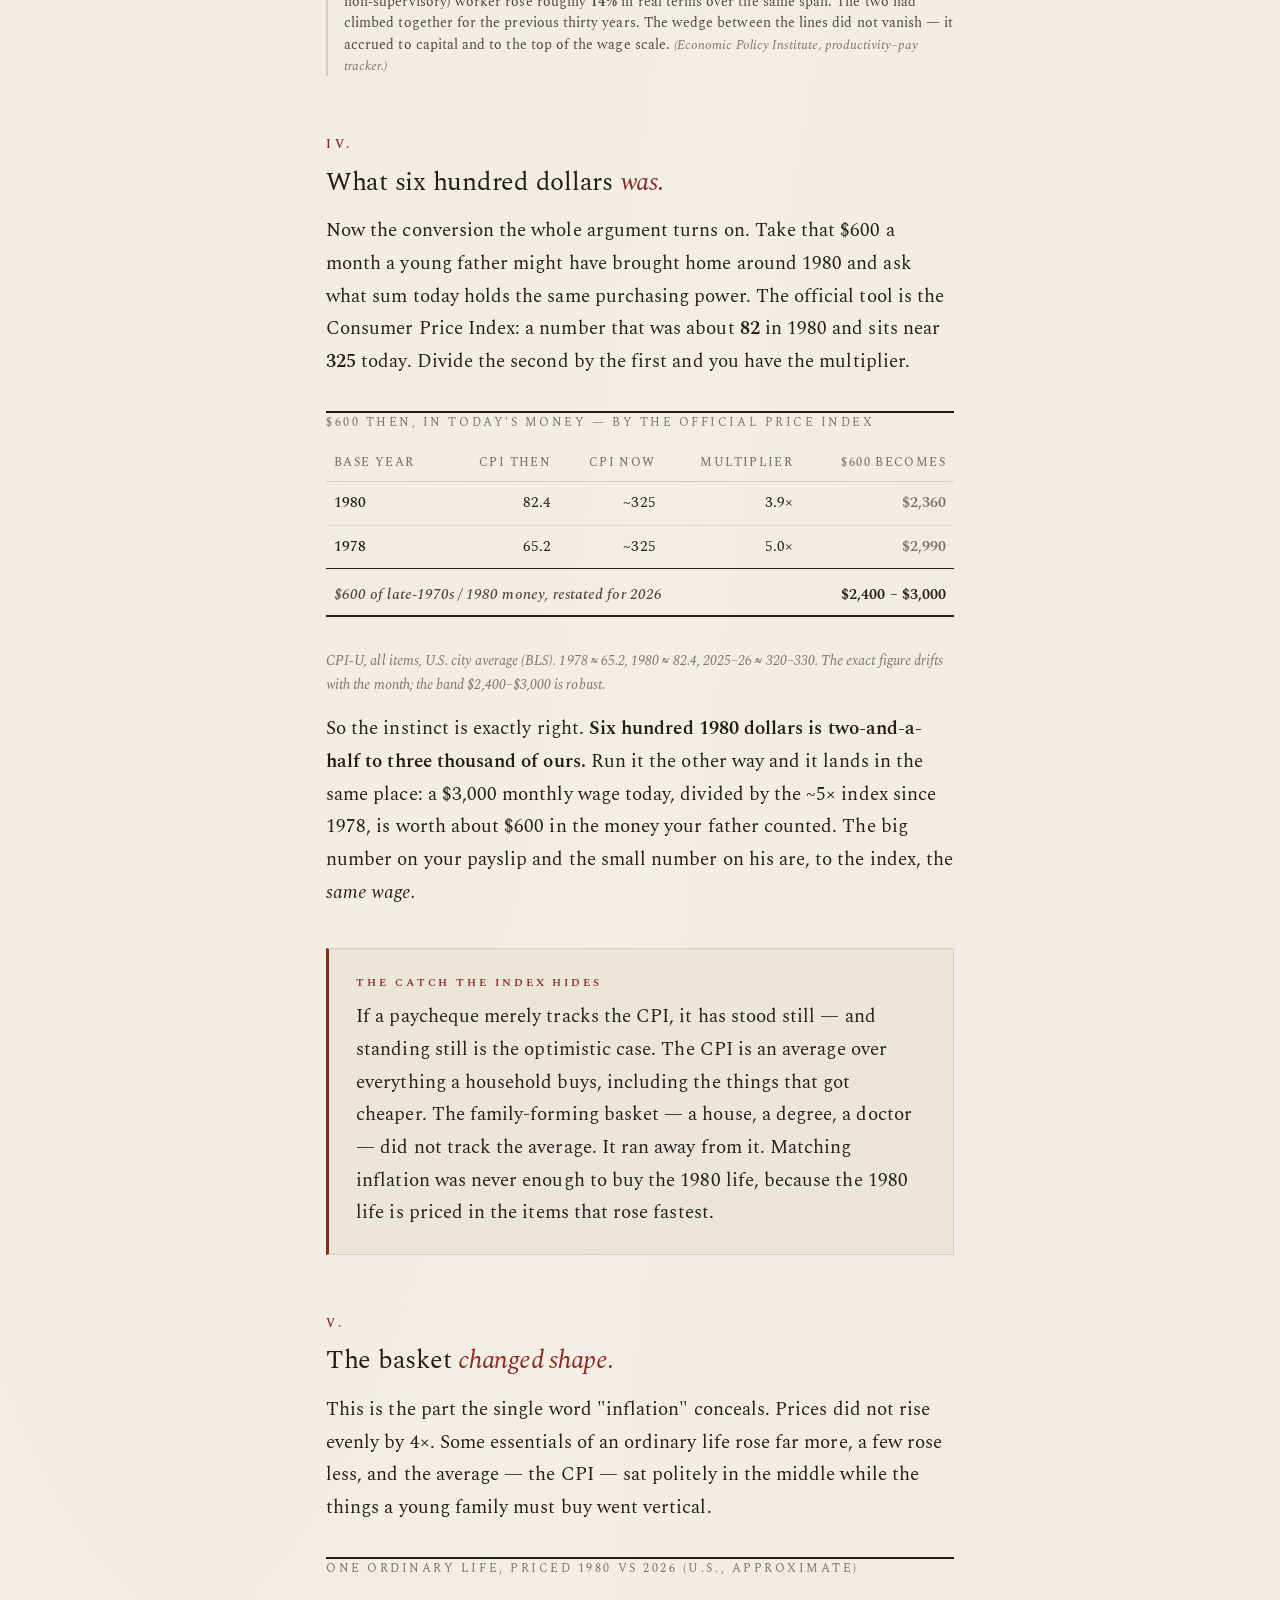
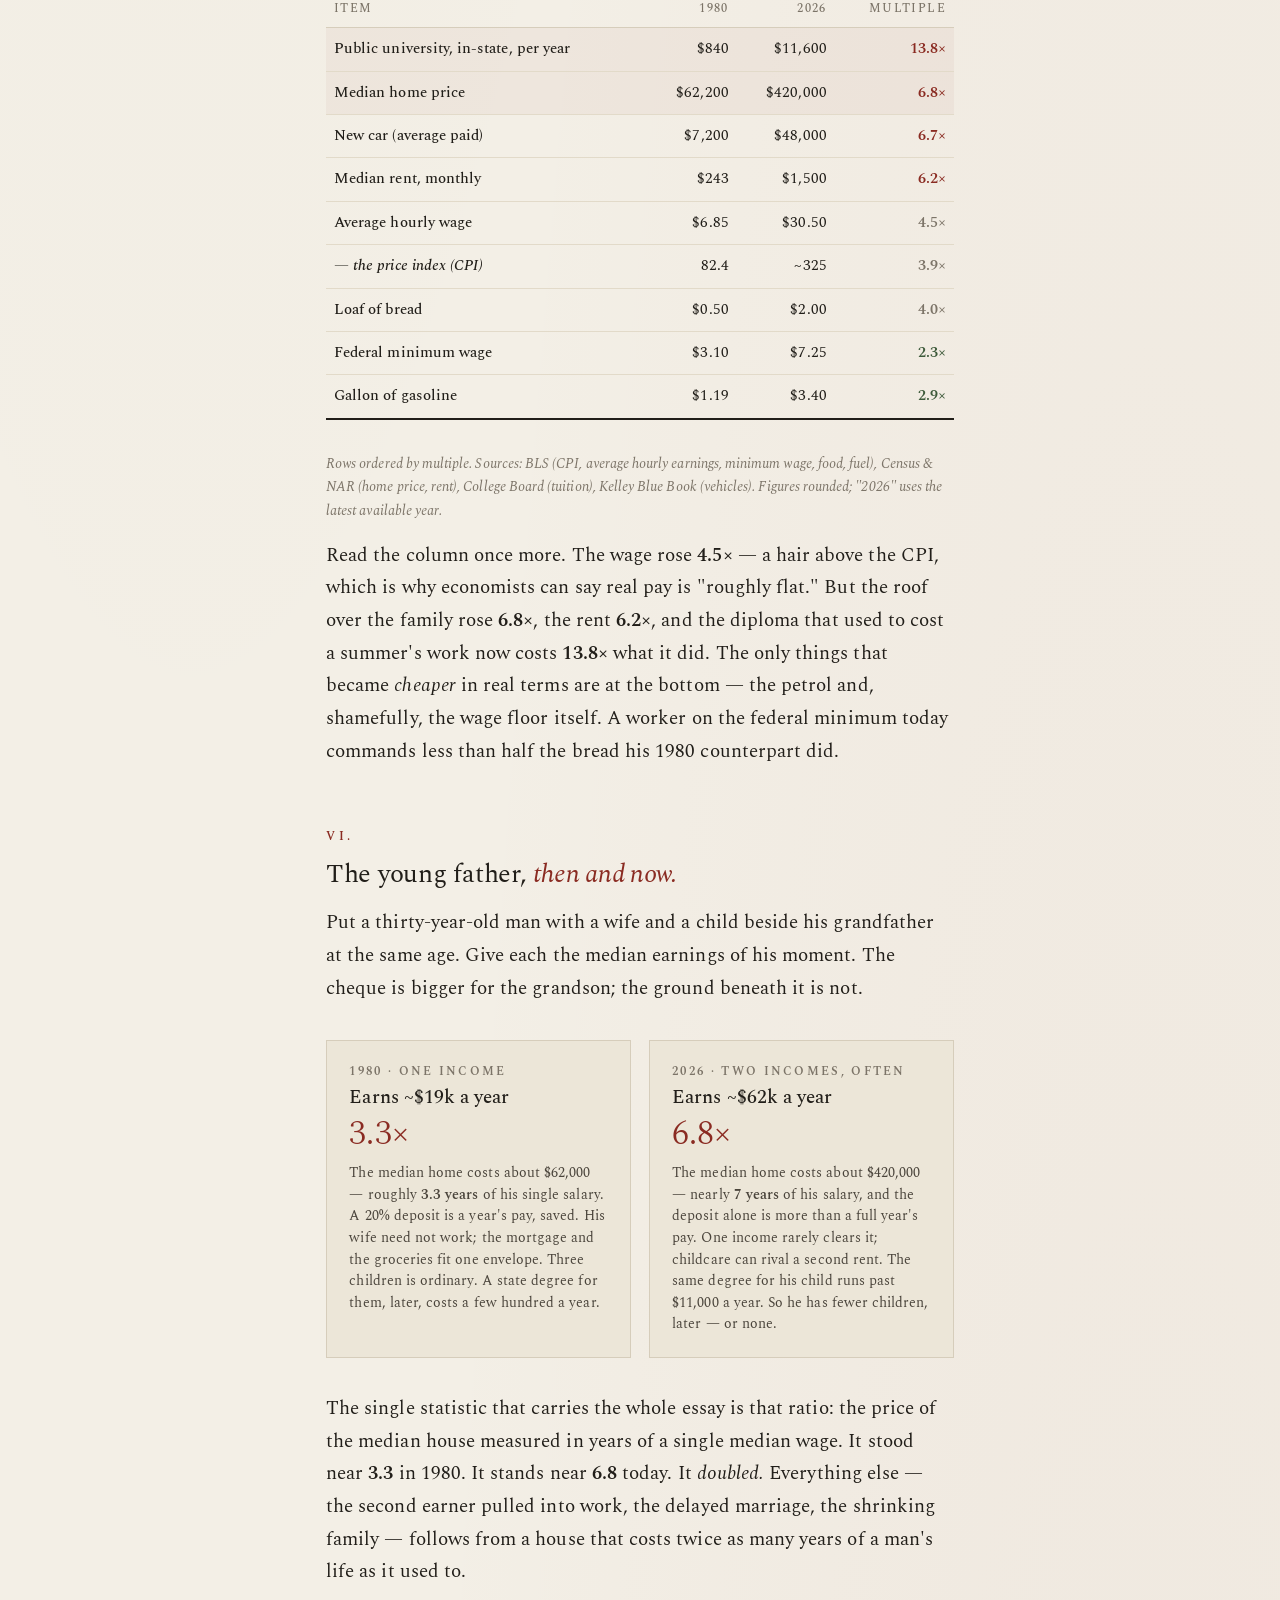
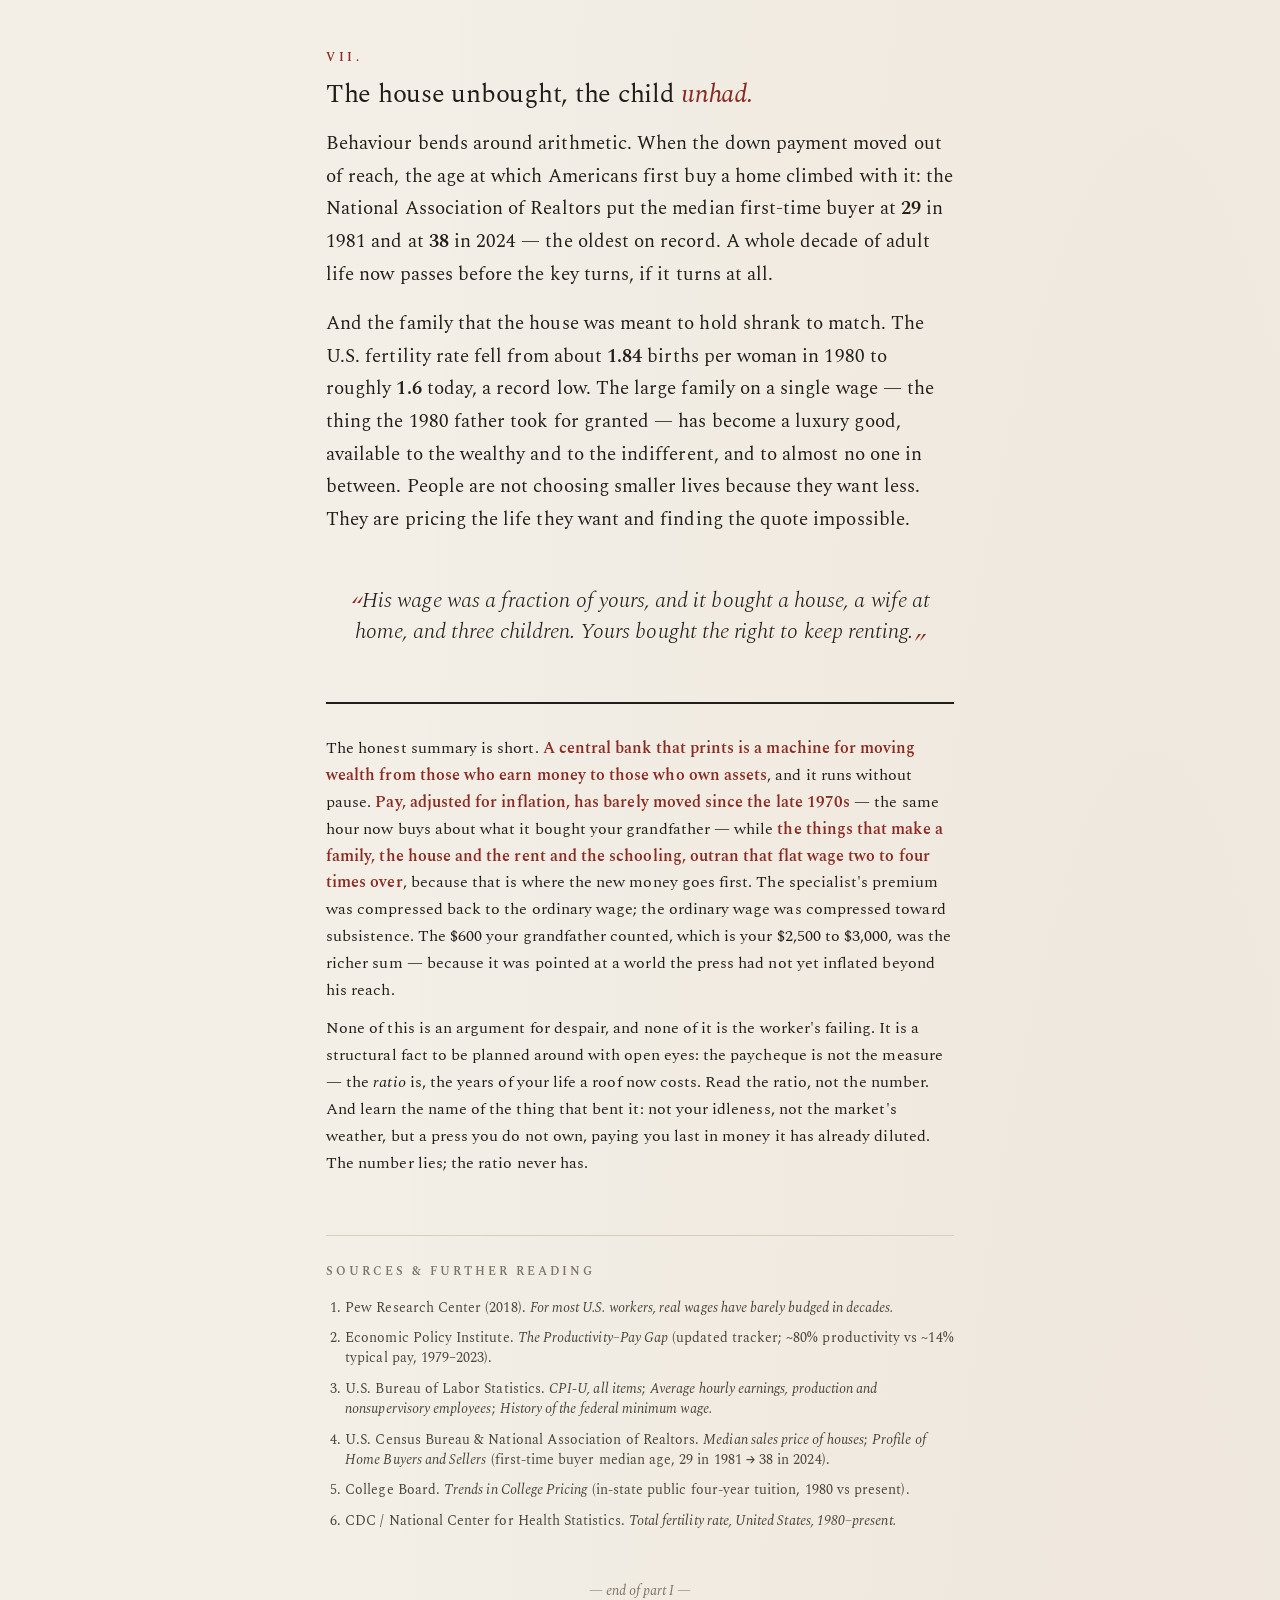
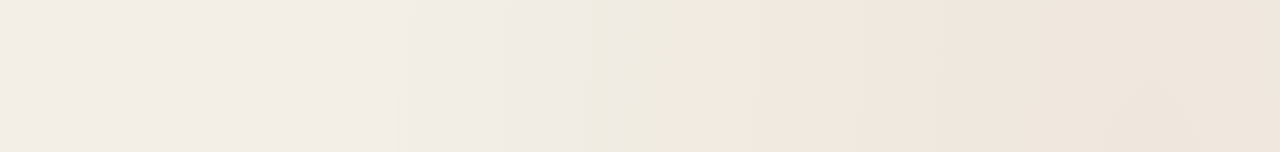
==== commit 05f19aec: "content: open "Six Hundred Dollars" with the cause — the printing press Add two front sections befor" ====
--- a/studies/macro/wages/six-hundred-dollars.html
+++ b/studies/macro/wages/six-hundred-dollars.html
@@ -207,15 +207,56 @@
   <header class="top">
     <div class="kicker">Study<span class="dot">·</span>on wages<span class="dot">·</span>part I</div>
     <h1>The number on the cheque kept rising. The life it bought <em>stopped.</em></h1>
-    <div class="byline">On wage stagnation, the price of a family, and what $600 in 1980 actually was</div>
+    <div class="byline">On the printing press, the wage it flattens, and the price of a family</div>
     <div class="rule-orn"></div>
   </header>
 
-  <p class="lede">Ask a man who was thirty in 1980 what he earned and the figure sounds quaint — a few hundred a week, maybe six hundred dollars by the time the kids came. Then he tells you what that money did: a house on one income, a wife who didn't have to work, three children, a car in the drive, a holiday once a year. The figure is small and the life is large. Forty-six years later the figures are large and the life has gone small. This is not nostalgia. It is arithmetic, and the arithmetic is unkind.</p>
+  <p class="lede">Ask a man who was thirty in 1980 what he earned and the figure sounds quaint — a few hundred a week, maybe six hundred dollars by the time the kids came. Then he tells you what that money did: a house on one income, a wife who didn't have to work, three children, a car in the drive, a holiday once a year. The figure is small and the life is large. Forty-six years later the figures are large and the life has gone small. This is not nostalgia. It is arithmetic — and the arithmetic has an author.</p>
 
   <section>
     <span class="num">I.</span>
-    <h2>The flat line, <em>first.</em></h2>
+    <h2>The machine that <em>does it.</em></h2>
+    <p>A flat line forty years long is not bad luck or a run of unfortunate decades. It is the steady output of a machine, and the machine has a name: the central bank, and the printing press it runs.</p>
+    <p>Start from what money is. Money is not wealth — it is a <em>claim</em> on wealth. When a central bank conjures new currency, by the trillion, as the Federal Reserve and the European Central Bank both did after 2008 and again in 2020, it does not create a single house, an hour of labour, or a loaf of bread. It only adds claims against the houses and hours and loaves that already exist. Each new euro makes every euro already in your pocket worth a little less. That is what inflation actually is: not prices "going up" as if by weather, but the currency being watered down at the source.</p>
+    <p>Now the part that decides who wins and who loses. The new money does not fall on everyone at once, like rain. It enters through specific doors — the banks, the treasury, the largest borrowers, the owners of financial assets — and it lives its first and most valuable life there, spent at <em>yesterday's</em> prices, before the dilution has reached the shops. By the time the fresh money arrives at the far end of the chain, in a worker's wage, the prices he faces have already risen to swallow it. He is handed diluted money and charged undiluted prices. The eighteenth-century banker Richard Cantillon described this three hundred years ago, and it has had no better name since.</p>
+
+    <div class="callout">
+      <span class="lbl">The Cantillon effect</span>
+      <p>New money is never neutral. Whoever receives it <em>first</em> spends it at the old prices and captures real wealth; whoever receives it <em>last</em> spends it at the new prices and captures nothing. The distance between the printing press and your paycheque is the distance between owning the economy and renting it.</p>
+    </div>
+
+    <p>This is why the assets held by those near the press — houses, equities, land — inflate first and fastest, while the one thing sold by those farthest from it — labour, an hour of a life — inflates last and least. Wages did not merely "fail to keep up." They are <strong>structurally last in the queue</strong>, by the design of the mechanism, in every cycle.</p>
+    <p>And when the wage finally does adjust, it adjusts only enough to keep the worker returning the next morning. The classical economists had a cold name for that floor — the <em>iron law of wages</em>: labour, bought like any other input, is driven toward its cost of replacement, the least required to keep it alive and reproducing. A printing press tilts the entire system toward that floor, because it lets the owners of capital bid up assets with the new money while paying labour in the diluted remainder. The worker is given, as a rule, the least that survival allows — and then sold, by the very same financial system, the <em>debt</em> he needs to afford the assets the press has lifted beyond his reach. A thirty-year mortgage is not an escape from the machine. It is the machine's most profitable product. That is the quiet form the enslavement takes: not a chain, but a wage calibrated to subsistence and a working life of interest paid for the right to stand still.</p>
+  </section>
+
+  <section>
+    <span class="num">II.</span>
+    <h2>The engineer's <em>wage.</em></h2>
+    <p>Watch the machine work on a single life and the abstraction turns to flesh. Take the most defensible worker there is — not a clerk or a labourer, but a specialist: an engineer, with years of training behind him, exactly the man the textbook swears will be spared.</p>
+    <p>In 1980, in a developed economy, such a man earned a clear multiple of the ordinary wage — call it the equivalent of around <strong>$10,000 a month</strong> in today's money. The skill bought a premium, and the premium bought a life with slack in it: the house, the family, and savings on top of both.</p>
+    <p>Now price his counterpart today. In Italy, in Costa Rica, across much of the developed and developing world alike, a <em>good</em> salary for a qualified engineer runs about <strong>€2,500 to €3,000 a month</strong> — and everyone in the room agrees it is a good salary. But run that figure back through the same inflation this study lays out below, and it is the real purchasing power of roughly <strong>$600 in 1980</strong>. The specialist of 2026 has been paid down to the <em>ordinary</em> wage of 1980 — the modest single income, not the professional's premium. The reward for skill was not trimmed. It was very nearly abolished.</p>
+
+    <div class="cards">
+      <div class="card">
+        <div class="yr">1980 · the specialist</div>
+        <h3>An engineer's pay</h3>
+        <div class="big">~$10k</div>
+        <p>In today's money — a clear multiple of the ordinary wage. The premium for years of training bought a house, a family, and savings besides. Skill was paid for.</p>
+      </div>
+      <div class="card">
+        <div class="yr">2026 · Italy, Costa Rica…</div>
+        <h3>"A good salary"</h3>
+        <div class="big">€2,500–3,000</div>
+        <p>The real purchasing power of about $600 in 1980 — the ordinary single wage of that era, not the specialist's premium. The number is higher; the life it buys is smaller.</p>
+      </div>
+    </div>
+
+    <p>Hold the two figures together, because their meeting is the entire thesis. The engineer's real pay fell from roughly <strong>$10,000</strong> a month to roughly <strong>$3,000</strong> — and that surviving $3,000 buys, as the later sections show, <em>less</em> house and less family than the old $600 did, because the press drove the price of a house far past the price of the index. He earns a third of what his predecessor earned and still cannot buy what his predecessor's junior could. This is not the familiar story of the unskilled being left behind. It is the middle of the middle class — the trained, the credentialed, the responsible — being walked down to the subsistence line and congratulated on a paycheque that has never, in raw numbers, been higher.</p>
+  </section>
+
+  <section>
+    <span class="num">III.</span>
+    <h2>The flat line, <em>measured.</em></h2>
     <p>Begin with the wage itself, stripped of inflation. The American worker's <em>real</em> hourly pay — what an hour of labour actually buys — peaked around 1973 and has, for most of the workforce, drifted sideways ever since. The Pew Research Center put it plainly: the average hourly wage in 2018, adjusted for inflation, had about the same purchasing power it did in <strong>1978</strong>. Forty years. The same hour, the same bread.</p>
     <p>That flatness is not because the country stopped getting richer. It got far richer. The gap is where the money went. The Economic Policy Institute tracks the two lines that used to move together — what workers produce per hour, and what they are paid for it. From 1979 onward they split.</p>
 
@@ -254,7 +295,7 @@
   </section>
 
   <section>
-    <span class="num">II.</span>
+    <span class="num">IV.</span>
     <h2>What six hundred dollars <em>was.</em></h2>
     <p>Now the conversion the whole argument turns on. Take that $600 a month a young father might have brought home around 1980 and ask what sum today holds the same purchasing power. The official tool is the Consumer Price Index: a number that was about <strong>82</strong> in 1980 and sits near <strong>325</strong> today. Divide the second by the first and you have the multiplier.</p>
 
@@ -284,7 +325,7 @@
   </section>
 
   <section>
-    <span class="num">III.</span>
+    <span class="num">V.</span>
     <h2>The basket <em>changed shape.</em></h2>
     <p>This is the part the single word "inflation" conceals. Prices did not rise evenly by 4×. Some essentials of an ordinary life rose far more, a few rose less, and the average — the CPI — sat politely in the middle while the things a young family must buy went vertical.</p>
 
@@ -313,7 +354,7 @@
   </section>
 
   <section>
-    <span class="num">IV.</span>
+    <span class="num">VI.</span>
     <h2>The young father, <em>then and now.</em></h2>
     <p>Put a thirty-year-old man with a wife and a child beside his grandfather at the same age. Give each the median earnings of his moment. The cheque is bigger for the grandson; the ground beneath it is not.</p>
 
@@ -336,7 +377,7 @@
   </section>
 
   <section>
-    <span class="num">V.</span>
+    <span class="num">VII.</span>
     <h2>The house unbought, the child <em>unhad.</em></h2>
     <p>Behaviour bends around arithmetic. When the down payment moved out of reach, the age at which Americans first buy a home climbed with it: the National Association of Realtors put the median first-time buyer at <strong>29</strong> in 1981 and at <strong>38</strong> in 2024 — the oldest on record. A whole decade of adult life now passes before the key turns, if it turns at all.</p>
     <p>And the family that the house was meant to hold shrank to match. The U.S. fertility rate fell from about <strong>1.84</strong> births per woman in 1980 to roughly <strong>1.6</strong> today, a record low. The large family on a single wage — the thing the 1980 father took for granted — has become a luxury good, available to the wealthy and to the indifferent, and to almost no one in between. People are not choosing smaller lives because they want less. They are pricing the life they want and finding the quote impossible.</p>
@@ -345,8 +386,8 @@
   </section>
 
   <div class="coda">
-    <p>The honest summary is short. <strong>Pay, adjusted for inflation, has barely moved since the late 1970s</strong> — the same hour now buys about what it bought your grandfather. <strong>The things that make a family — a house, a rent, an education — outran that flat wage by two to four times over.</strong> And so the $600 he counted, which is your $2,500 to $3,000, was the richer sum, because it was pointed at a world that hadn't yet run away.</p>
-    <p>None of this is an argument for despair, and none of it is the worker's failing. It is a structural fact to be planned around with open eyes: that the paycheque is not the measure — the <em>ratio</em> is, the years of your life a roof now costs. Read the ratio, not the number. The number lies; the ratio never has.</p>
+    <p>The honest summary is short. <strong>A central bank that prints is a machine for moving wealth from those who earn money to those who own assets</strong>, and it runs without pause. <strong>Pay, adjusted for inflation, has barely moved since the late 1970s</strong> — the same hour now buys about what it bought your grandfather — while <strong>the things that make a family, the house and the rent and the schooling, outran that flat wage two to four times over</strong>, because that is where the new money goes first. The specialist's premium was compressed back to the ordinary wage; the ordinary wage was compressed toward subsistence. The $600 your grandfather counted, which is your $2,500 to $3,000, was the richer sum — because it was pointed at a world the press had not yet inflated beyond his reach.</p>
+    <p>None of this is an argument for despair, and none of it is the worker's failing. It is a structural fact to be planned around with open eyes: the paycheque is not the measure — the <em>ratio</em> is, the years of your life a roof now costs. Read the ratio, not the number. And learn the name of the thing that bent it: not your idleness, not the market's weather, but a press you do not own, paying you last in money it has already diluted. The number lies; the ratio never has.</p>
   </div>
 
   <div class="refs">
